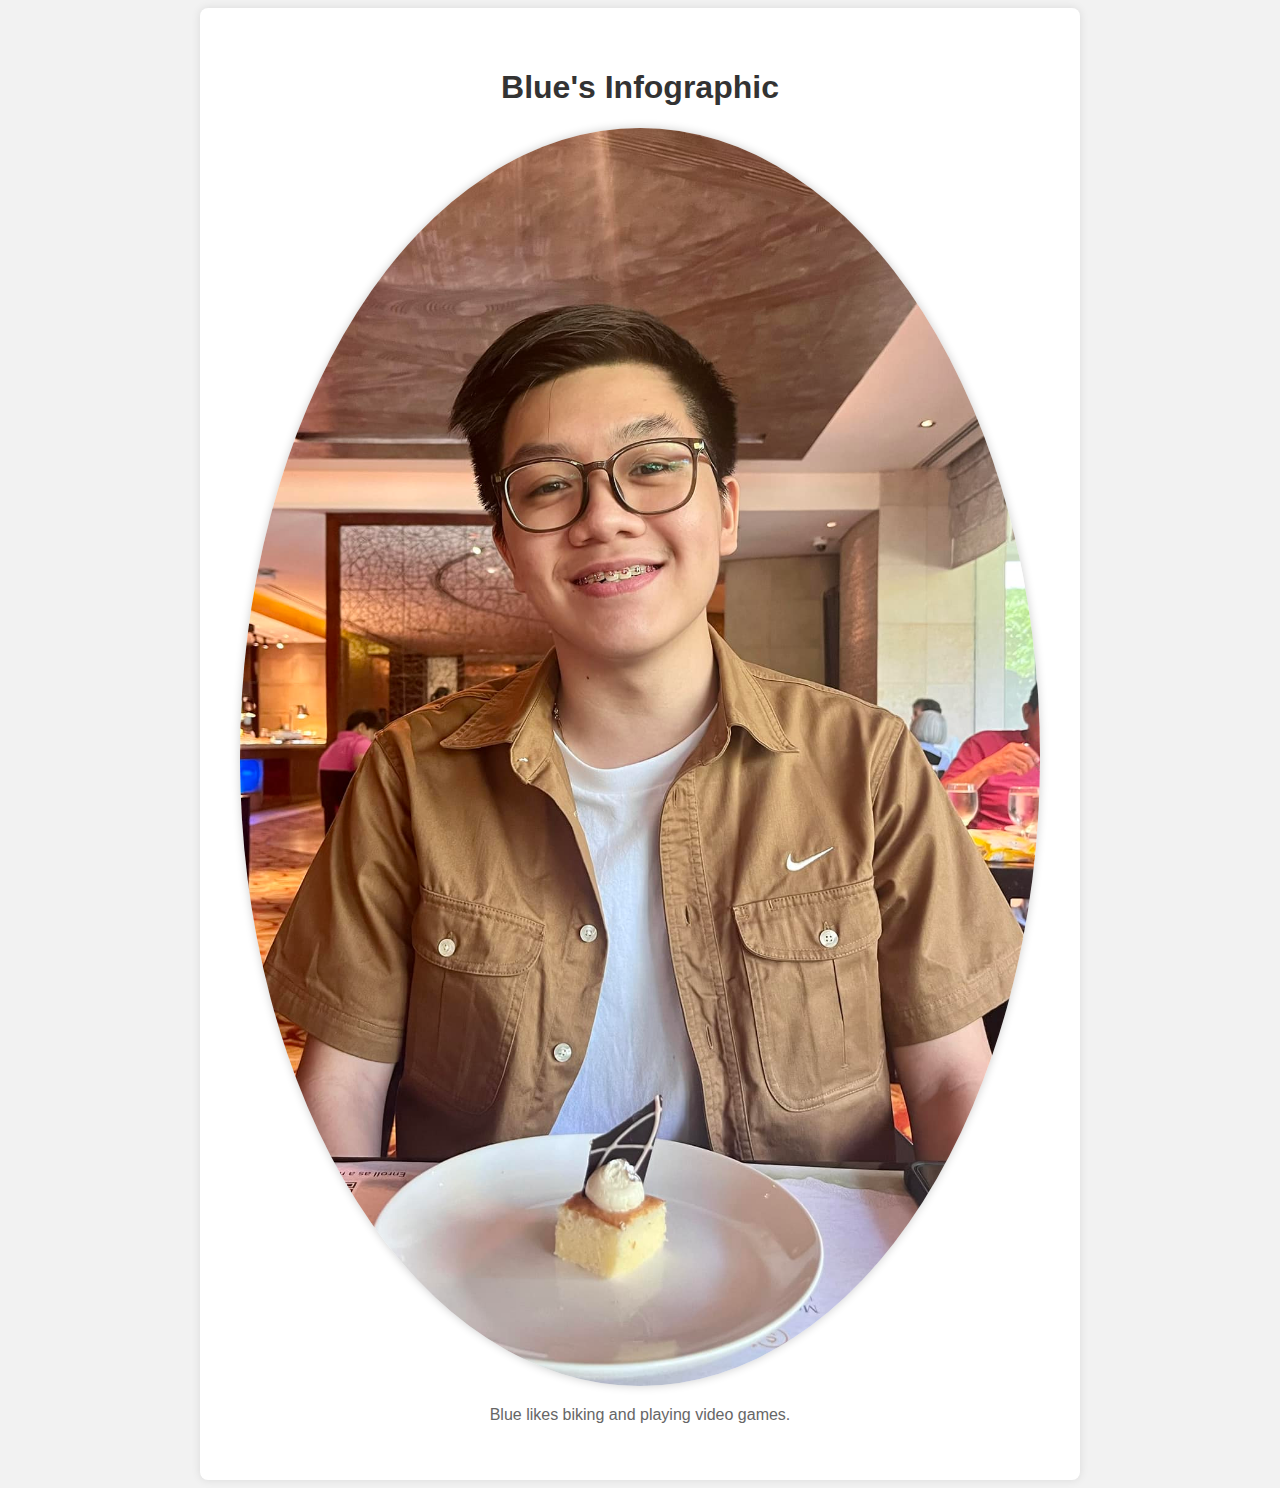
==== blue_inline.html @ fb70283f "Add files via upload" ====
<!DOCTYPE html>
<html>
<head>
    <title>Blue's Infographic</title>
    <link rel="stylesheet" href="assets/blue_style.css">
</head>
<body>
    <div class="container">
        <h1>Blue's Infographic</h1>
        <img src="assets/blue_profile.jpg" alt="Blue's Profile Picture">
        <p>Blue likes biking and playing video games.</p>
    </div>
</body>
</html>
---- assets/blue_style.css ----
body {
    font-family: Arial, sans-serif;
    background-color: #f2f2f2;
}

.container {
    max-width: 800px;
    margin: 0 auto;
    padding: 40px;
    background-color: #fff;
    border-radius: 8px;
    box-shadow: 0 0 10px rgba(0, 0, 0, 0.1);
}

h1 {
    color: #333;
    text-align: center;
}

img {
    display: block;
    max-width: 100%;
    margin: 20px auto;
    border-radius: 50%;
    box-shadow: 0 0 10px rgba(0, 0, 0, 0.2);
}

p {
    color: #666;
    text-align: center;
}
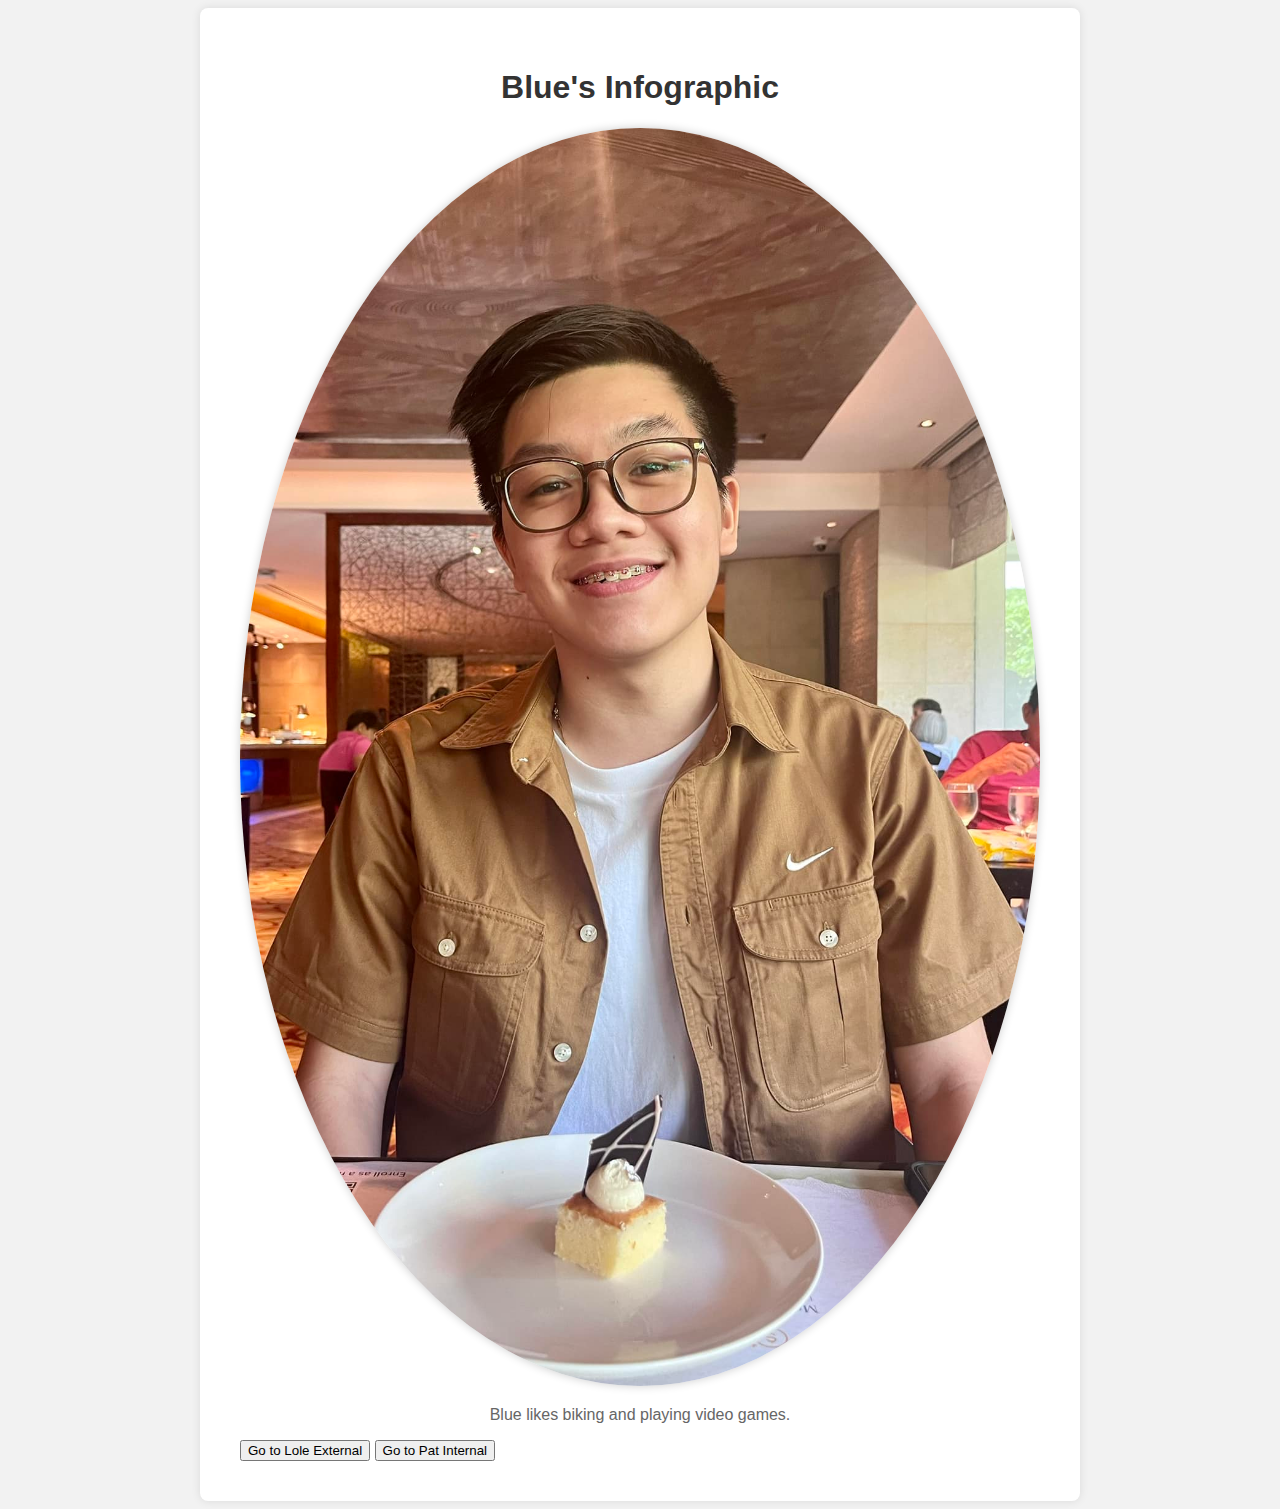
==== commit 007ba6e6: "blue_inline.html" ====
--- a/blue_inline.html
+++ b/blue_inline.html
@@ -9,6 +9,8 @@
         <h1>Blue's Infographic</h1>
         <img src="assets/blue_profile.jpg" alt="Blue's Profile Picture">
         <p>Blue likes biking and playing video games.</p>
+        <button onclick="window.location.href = 'lole_external.html';">Go to Lole External</button>
+        <button onclick="window.location.href = 'pat_internal.html';">Go to Pat Internal</button>
     </div>
 </body>
 </html>
